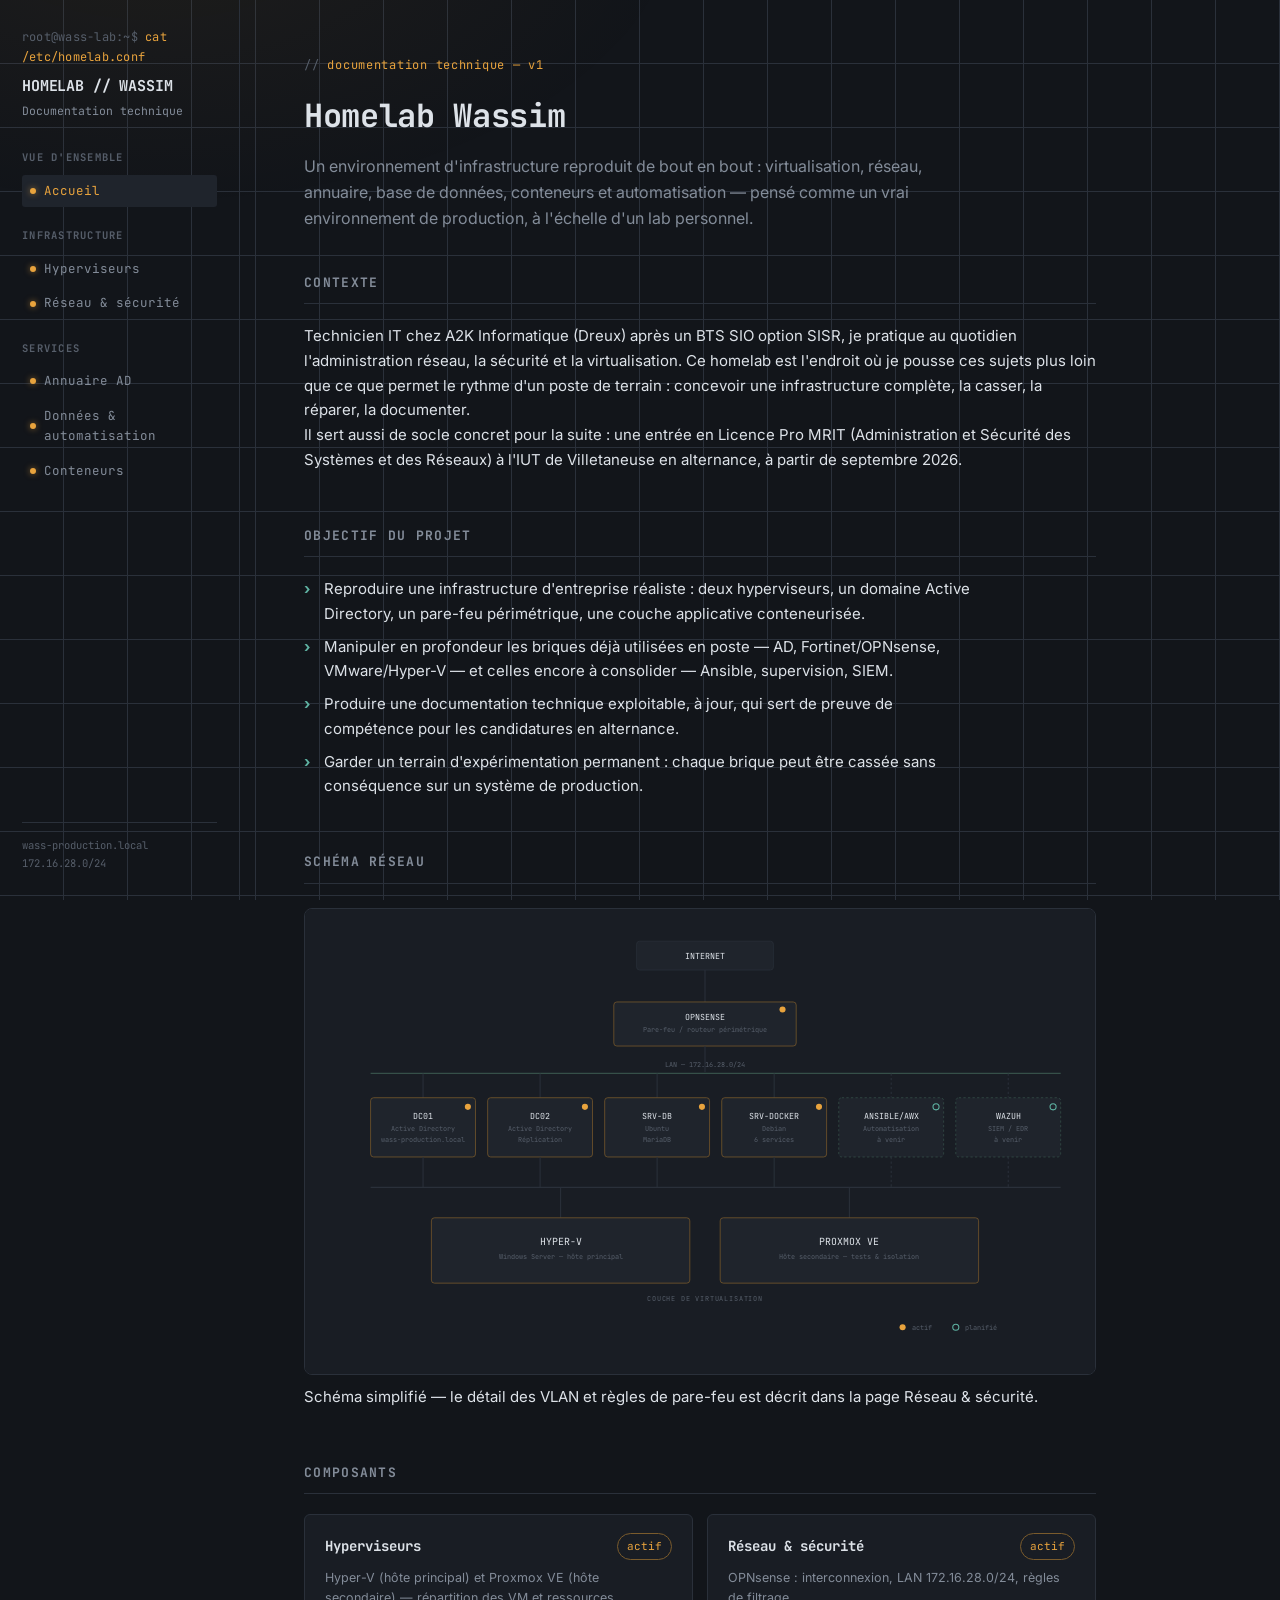
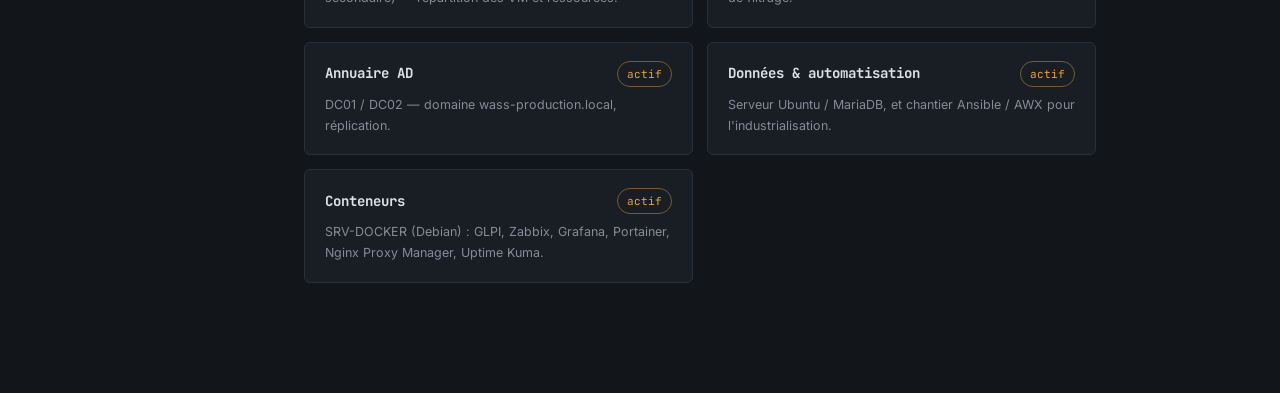
==== index.html @ 3e5ce0c2 "Add files via upload" ====
<!DOCTYPE html>
<html lang="fr">
<head>
<meta charset="UTF-8">
<meta name="viewport" content="width=device-width, initial-scale=1.0">
<title>Homelab Wassim — Documentation technique</title>
<link rel="stylesheet" href="style.css">
</head>
<body>
<div class="layout">

  <aside class="sidebar">
    <div class="brand">
      <div class="prompt">cat /etc/homelab.conf</div>
      <h1>HOMELAB // WASSIM</h1>
      <div class="sub">Documentation technique</div>
    </div>

    <nav class="nav-groups">
      <div class="nav-group">
        <h2>Vue d'ensemble</h2>
        <ul>
          <li><a href="index.html" class="active"><span class="dot up"></span>Accueil</a></li>
        </ul>
      </div>
      <div class="nav-group">
        <h2>Infrastructure</h2>
        <ul>
          <li><a href="infrastructure.html"><span class="dot up"></span>Hyperviseurs</a></li>
          <li><a href="reseau-securite.html"><span class="dot up"></span>Réseau &amp; sécurité</a></li>
        </ul>
      </div>
      <div class="nav-group">
        <h2>Services</h2>
        <ul>
          <li><a href="annuaire.html"><span class="dot up"></span>Annuaire AD</a></li>
          <li><a href="donnees-automatisation.html"><span class="dot up"></span>Données &amp; automatisation</a></li>
          <li><a href="conteneurs.html"><span class="dot up"></span>Conteneurs</a></li>
        </ul>
      </div>
    </nav>

    <div class="sidebar-foot">
      wass-production.local<br>
      172.16.28.0/24
    </div>
  </aside>

  <main>
    <p class="eyebrow">documentation technique — v1</p>
    <h1 class="page-title">Homelab Wassim</h1>
    <p class="lede">
      Un environnement d'infrastructure reproduit de bout en bout : virtualisation, réseau,
      annuaire, base de données, conteneurs et automatisation — pensé comme un vrai
      environnement de production, à l'échelle d'un lab personnel.
    </p>

    <h2 class="section">Contexte</h2>
    <p>
      Technicien IT chez A2K Informatique (Dreux) après un BTS SIO option SISR, je pratique au
      quotidien l'administration réseau, la sécurité et la virtualisation. Ce homelab est l'endroit
      où je pousse ces sujets plus loin que ce que permet le rythme d'un poste de terrain :
      concevoir une infrastructure complète, la casser, la réparer, la documenter.
    </p>
    <p>
      Il sert aussi de socle concret pour la suite : une entrée en Licence Pro MRIT
      (Administration et Sécurité des Systèmes et des Réseaux) à l'IUT de Villetaneuse en
      alternance, à partir de septembre 2026.
    </p>

    <h2 class="section">Objectif du projet</h2>
    <ul class="list-marked">
      <li>Reproduire une infrastructure d'entreprise réaliste : deux hyperviseurs, un domaine
        Active Directory, un pare-feu périmétrique, une couche applicative conteneurisée.</li>
      <li>Manipuler en profondeur les briques déjà utilisées en poste — AD, Fortinet/OPNsense,
        VMware/Hyper-V — et celles encore à consolider — Ansible, supervision, SIEM.</li>
      <li>Produire une documentation technique exploitable, à jour, qui sert de preuve de
        compétence pour les candidatures en alternance.</li>
      <li>Garder un terrain d'expérimentation permanent : chaque brique peut être cassée sans
        conséquence sur un système de production.</li>
    </ul>

    <h2 class="section">Schéma réseau</h2>
    <div class="diagram-wrap">
      <svg viewBox="0 0 1000 560" xmlns="http://www.w3.org/2000/svg" role="img" aria-label="Schéma du réseau homelab">

        <!-- Internet -->
        <rect class="node-box" x="410" y="16" width="180" height="38" rx="4"/>
        <text class="node-label" x="500" y="40" text-anchor="middle">INTERNET</text>

        <line class="link-line" x1="500" y1="54" x2="500" y2="96"/>

        <!-- OPNsense -->
        <rect class="node-box accent" x="380" y="96" width="240" height="58" rx="4"/>
        <text class="node-label" x="500" y="120" text-anchor="middle">OPNSENSE</text>
        <text class="node-sub" x="500" y="136" text-anchor="middle">Pare-feu / routeur périmétrique</text>
        <circle class="dot-svg status-pulse" cx="602" cy="106" r="4" fill="#e8a33d"/>

        <line class="link-line" x1="500" y1="154" x2="500" y2="188"/>

        <!-- LAN bus -->
        <text class="node-sub" x="500" y="182" text-anchor="middle" fill="#5fb3a3">LAN — 172.16.28.0/24</text>
        <line class="link-line teal" x1="60" y1="190" x2="968" y2="190"/>

        <!-- connectors down to nodes -->
        <line class="link-line" x1="129" y1="190" x2="129" y2="222"/>
        <line class="link-line" x1="283" y1="190" x2="283" y2="222"/>
        <line class="link-line" x1="437" y1="190" x2="437" y2="222"/>
        <line class="link-line" x1="591" y1="190" x2="591" y2="222"/>
        <line class="link-line" x1="745" y1="190" x2="745" y2="222" stroke-dasharray="3 3"/>
        <line class="link-line" x1="899" y1="190" x2="899" y2="222" stroke-dasharray="3 3"/>

        <!-- Node: DC01 -->
        <rect class="node-box accent" x="60" y="222" width="138" height="78" rx="4"/>
        <text class="node-label" x="129" y="250" text-anchor="middle">DC01</text>
        <text class="node-sub" x="129" y="266" text-anchor="middle">Active Directory</text>
        <text class="node-sub" x="129" y="280" text-anchor="middle">wass-production.local</text>
        <circle class="status-pulse" cx="188" cy="234" r="4" fill="#e8a33d"/>

        <!-- Node: DC02 -->
        <rect class="node-box accent" x="214" y="222" width="138" height="78" rx="4"/>
        <text class="node-label" x="283" y="250" text-anchor="middle">DC02</text>
        <text class="node-sub" x="283" y="266" text-anchor="middle">Active Directory</text>
        <text class="node-sub" x="283" y="280" text-anchor="middle">Réplication</text>
        <circle class="status-pulse" cx="342" cy="234" r="4" fill="#e8a33d"/>

        <!-- Node: SRV-DB -->
        <rect class="node-box accent" x="368" y="222" width="138" height="78" rx="4"/>
        <text class="node-label" x="437" y="250" text-anchor="middle">SRV-DB</text>
        <text class="node-sub" x="437" y="266" text-anchor="middle">Ubuntu</text>
        <text class="node-sub" x="437" y="280" text-anchor="middle">MariaDB</text>
        <circle class="status-pulse" cx="496" cy="234" r="4" fill="#e8a33d"/>

        <!-- Node: SRV-DOCKER -->
        <rect class="node-box accent" x="522" y="222" width="138" height="78" rx="4"/>
        <text class="node-label" x="591" y="250" text-anchor="middle">SRV-DOCKER</text>
        <text class="node-sub" x="591" y="266" text-anchor="middle">Debian</text>
        <text class="node-sub" x="591" y="280" text-anchor="middle">6 services</text>
        <circle class="status-pulse" cx="650" cy="234" r="4" fill="#e8a33d"/>

        <!-- Node: Ansible/AWX (planned) -->
        <rect class="node-box plan" x="676" y="222" width="138" height="78" rx="4"/>
        <text class="node-label" x="745" y="250" text-anchor="middle">ANSIBLE/AWX</text>
        <text class="node-sub" x="745" y="266" text-anchor="middle">Automatisation</text>
        <text class="node-sub" x="745" y="280" text-anchor="middle">à venir</text>
        <circle cx="804" cy="234" r="4" fill="none" stroke="#5fb3a3" stroke-width="1.4"/>

        <!-- Node: Wazuh (planned) -->
        <rect class="node-box plan" x="830" y="222" width="138" height="78" rx="4"/>
        <text class="node-label" x="899" y="250" text-anchor="middle">WAZUH</text>
        <text class="node-sub" x="899" y="266" text-anchor="middle">SIEM / EDR</text>
        <text class="node-sub" x="899" y="280" text-anchor="middle">à venir</text>
        <circle cx="958" cy="234" r="4" fill="none" stroke="#5fb3a3" stroke-width="1.4"/>

        <!-- comb bracket down to hypervisor layer -->
        <line class="link-line" x1="129" y1="300" x2="129" y2="340"/>
        <line class="link-line" x1="283" y1="300" x2="283" y2="340"/>
        <line class="link-line" x1="437" y1="300" x2="437" y2="340"/>
        <line class="link-line" x1="591" y1="300" x2="591" y2="340"/>
        <line class="link-line" x1="745" y1="300" x2="745" y2="340" stroke-dasharray="3 3"/>
        <line class="link-line" x1="899" y1="300" x2="899" y2="340" stroke-dasharray="3 3"/>
        <line class="link-line" x1="60" y1="340" x2="968" y2="340"/>

        <line class="link-line" x1="310" y1="340" x2="310" y2="380"/>
        <line class="link-line" x1="690" y1="340" x2="690" y2="380"/>

        <!-- Hypervisors -->
        <rect class="node-box accent" x="140" y="380" width="340" height="86" rx="4"/>
        <text class="node-label" x="310" y="416" text-anchor="middle" style="font-size:13px">HYPER-V</text>
        <text class="node-sub" x="310" y="434" text-anchor="middle">Windows Server — hôte principal</text>

        <rect class="node-box accent" x="520" y="380" width="340" height="86" rx="4"/>
        <text class="node-label" x="690" y="416" text-anchor="middle" style="font-size:13px">PROXMOX VE</text>
        <text class="node-sub" x="690" y="434" text-anchor="middle">Hôte secondaire — tests &amp; isolation</text>

        <text class="node-sub" x="500" y="490" text-anchor="middle" fill="#565e6a" style="letter-spacing:.12em">COUCHE DE VIRTUALISATION</text>

        <!-- legend -->
        <circle cx="760" cy="524" r="4" fill="#e8a33d"/>
        <text class="node-sub" x="772" y="528">actif</text>
        <circle cx="830" cy="524" r="4" fill="none" stroke="#5fb3a3" stroke-width="1.4"/>
        <text class="node-sub" x="842" y="528">planifié</text>
      </svg>
    </div>
    <p class="small">Schéma simplifié — le détail des VLAN et règles de pare-feu est décrit dans la page Réseau &amp; sécurité.</p>

    <h2 class="section">Composants</h2>
    <div class="grid">
      <a class="card" href="infrastructure.html">
        <div class="card-head"><h3>Hyperviseurs</h3><span class="badge up">actif</span></div>
        <p>Hyper-V (hôte principal) et Proxmox VE (hôte secondaire) — répartition des VM et ressources.</p>
      </a>
      <a class="card" href="reseau-securite.html">
        <div class="card-head"><h3>Réseau &amp; sécurité</h3><span class="badge up">actif</span></div>
        <p>OPNsense : interconnexion, LAN 172.16.28.0/24, règles de filtrage.</p>
      </a>
      <a class="card" href="annuaire.html">
        <div class="card-head"><h3>Annuaire AD</h3><span class="badge up">actif</span></div>
        <p>DC01 / DC02 — domaine wass-production.local, réplication.</p>
      </a>
      <a class="card" href="donnees-automatisation.html">
        <div class="card-head"><h3>Données &amp; automatisation</h3><span class="badge up">actif</span></div>
        <p>Serveur Ubuntu / MariaDB, et chantier Ansible / AWX pour l'industrialisation.</p>
      </a>
      <a class="card" href="conteneurs.html">
        <div class="card-head"><h3>Conteneurs</h3><span class="badge up">actif</span></div>
        <p>SRV-DOCKER (Debian) : GLPI, Zabbix, Grafana, Portainer, Nginx Proxy Manager, Uptime Kuma.</p>
      </a>
    </div>

  </main>
</div>
</body>
</html>
---- style.css ----
/* ==========================================================================
   HOMELAB WASSIM — documentation technique
   Design : console minimaliste. Une seule couleur d'accent active (ambre),
   une couleur de liaison réseau (sarcelle). Rien d'autre ne doit attirer l'œil.
   ========================================================================== */

@import url('https://fonts.googleapis.com/css2?family=JetBrains+Mono:wght@400;500;700&family=Inter:wght@400;500&display=swap');

:root{
  --bg:        #12151a;
  --bg-panel:  #191d24;
  --bg-panel-2:#1f242c;
  --border:    #2a303a;
  --text:      #dde2e8;
  --text-dim:  #838c99;
  --text-faint:#565e6a;
  --accent:    #e8a33d;   /* ambre — statut actif / éléments allumés */
  --accent-dim:#7a5b2c;
  --teal:      #5fb3a3;   /* sarcelle — liaisons réseau / liens */
  --teal-dim:  #365049;

  --mono: 'JetBrains Mono', ui-monospace, 'SF Mono', Consolas, monospace;
  --sans: 'Inter', ui-sans-serif, system-ui, -apple-system, sans-serif;
}

*{ box-sizing:border-box; margin:0; padding:0; }

html{ scroll-behavior:smooth; }

body{
  background:var(--bg);
  color:var(--text);
  font-family:var(--sans);
  font-size:15px;
  line-height:1.65;
  -webkit-font-smoothing:antialiased;
}

/* subtle grid texture on the background, very low contrast */
body{
  background-image:
    linear-gradient(var(--border) 1px, transparent 1px),
    linear-gradient(90deg, var(--border) 1px, transparent 1px);
  background-size:64px 64px;
  background-position:-1px -1px;
  background-attachment:fixed;
  background-color:var(--bg);
}
body::before{
  content:"";
  position:fixed; inset:0;
  background:radial-gradient(ellipse 900px 500px at 12% -10%, rgba(232,163,61,0.06), transparent 60%);
  pointer-events:none;
  z-index:0;
}

a{ color:var(--teal); text-decoration:none; }
a:hover{ text-decoration:underline; }
a:focus-visible, button:focus-visible, [tabindex]:focus-visible{
  outline:2px solid var(--accent);
  outline-offset:3px;
}

code, .mono{ font-family:var(--mono); }

/* ---------------------------------------------------------------------- */
/* layout                                                                  */
/* ---------------------------------------------------------------------- */

.layout{
  position:relative;
  z-index:1;
  display:grid;
  grid-template-columns:240px 1fr;
  min-height:100vh;
}

/* sidebar ---------------------------------------------------------------*/

.sidebar{
  border-right:1px solid var(--border);
  padding:28px 22px;
  position:sticky;
  top:0;
  height:100vh;
  overflow-y:auto;
  display:flex;
  flex-direction:column;
  gap:28px;
}

.brand{
  font-family:var(--mono);
}
.brand .prompt{
  color:var(--accent);
  font-size:12px;
  letter-spacing:0.02em;
}
.brand .prompt::before{ content:"root@wass-lab:~$ "; color:var(--text-faint); }
.brand h1{
  font-size:15px;
  font-weight:700;
  margin-top:6px;
  letter-spacing:-0.01em;
}
.brand .sub{
  color:var(--text-dim);
  font-size:11.5px;
  margin-top:4px;
}

nav.nav-groups{ display:flex; flex-direction:column; gap:20px; }
.nav-group h2{
  font-family:var(--mono);
  font-size:10.5px;
  text-transform:uppercase;
  letter-spacing:0.12em;
  color:var(--text-faint);
  margin-bottom:8px;
}
.nav-group ul{ list-style:none; display:flex; flex-direction:column; gap:2px; }
.nav-group a{
  display:flex;
  align-items:center;
  gap:8px;
  font-family:var(--mono);
  font-size:12.5px;
  color:var(--text-dim);
  padding:6px 8px;
  border-radius:3px;
  text-decoration:none;
  transition:background .12s ease, color .12s ease;
}
.nav-group a:hover{ background:var(--bg-panel-2); color:var(--text); text-decoration:none; }
.nav-group a.active{ background:var(--bg-panel-2); color:var(--accent); }
.dot{
  width:6px; height:6px; border-radius:50%;
  background:var(--text-faint); flex:none;
}
.dot.up{ background:var(--accent); box-shadow:0 0 6px rgba(232,163,61,.6); }
.dot.plan{ background:transparent; border:1px solid var(--text-faint); }

.sidebar-foot{
  margin-top:auto;
  font-family:var(--mono);
  font-size:10.5px;
  color:var(--text-faint);
  border-top:1px solid var(--border);
  padding-top:14px;
}

/* main --------------------------------------------------------------- */

main{ padding:56px 64px 100px; max-width:920px; }

.eyebrow{
  font-family:var(--mono);
  font-size:12px;
  color:var(--accent);
  letter-spacing:0.06em;
  display:flex;
  align-items:center;
  gap:8px;
  margin-bottom:14px;
}
.eyebrow::before{ content:"//"; color:var(--text-faint); }

h1.page-title{
  font-family:var(--mono);
  font-size:32px;
  font-weight:700;
  letter-spacing:-0.01em;
  margin-bottom:10px;
}

.lede{
  color:var(--text-dim);
  font-size:16px;
  max-width:640px;
  margin-bottom:40px;
}

h2.section{
  font-family:var(--mono);
  font-size:13px;
  text-transform:uppercase;
  letter-spacing:0.1em;
  color:var(--text-dim);
  border-bottom:1px solid var(--border);
  padding-bottom:10px;
  margin:52px 0 20px;
}
h2.section:first-of-type{ margin-top:0; }

section p{ margin-bottom:14px; max-width:680px; }
section p.small{ font-size:13px; color:var(--text-dim); }

ul.plain{ list-style:none; }
ul.list-marked{ list-style:none; margin:14px 0; max-width:680px; }
ul.list-marked li{
  position:relative;
  padding-left:20px;
  margin-bottom:8px;
  color:var(--text);
}
ul.list-marked li::before{
  content:"›";
  position:absolute; left:0;
  color:var(--teal);
  font-weight:700;
}

/* status badge --------------------------------------------------------*/
.badge{
  display:inline-flex;
  align-items:center;
  gap:6px;
  font-family:var(--mono);
  font-size:11px;
  padding:3px 9px;
  border-radius:20px;
  border:1px solid var(--border);
  color:var(--text-dim);
}
.badge.up{ color:var(--accent); border-color:var(--accent-dim); }
.badge.plan{ color:var(--teal); border-color:var(--teal-dim); }

/* spec table ------------------------------------------------------------*/
table.spec{
  width:100%;
  border-collapse:collapse;
  font-family:var(--mono);
  font-size:12.5px;
  margin:18px 0 8px;
  max-width:680px;
}
table.spec tr{ border-bottom:1px solid var(--border); }
table.spec tr:last-child{ border-bottom:none; }
table.spec th, table.spec td{
  text-align:left;
  padding:9px 12px 9px 0;
  vertical-align:top;
}
table.spec th{
  color:var(--text-faint);
  font-weight:400;
  width:190px;
  white-space:nowrap;
}
table.spec td{ color:var(--text); }

/* card grid (home) -------------------------------------------------------*/
.grid{
  display:grid;
  grid-template-columns:repeat(auto-fill, minmax(260px,1fr));
  gap:14px;
  margin:20px 0 10px;
}
.card{
  background:var(--bg-panel);
  border:1px solid var(--border);
  border-radius:6px;
  padding:18px 20px;
  transition:border-color .15s ease, transform .15s ease;
  display:block;
}
.card:hover{ border-color:var(--accent-dim); transform:translateY(-1px); text-decoration:none; }
.card .card-head{
  display:flex; justify-content:space-between; align-items:center;
  margin-bottom:8px;
}
.card h3{
  font-family:var(--mono);
  font-size:14px;
  color:var(--text);
}
.card p{
  font-size:12.5px;
  color:var(--text-dim);
  margin:0;
  max-width:none;
}

/* code / config block -----------------------------------------------------*/
pre.snippet{
  background:var(--bg-panel);
  border:1px solid var(--border);
  border-left:2px solid var(--accent-dim);
  border-radius:4px;
  padding:16px 18px;
  overflow-x:auto;
  font-family:var(--mono);
  font-size:12.5px;
  color:var(--text-dim);
  margin:16px 0;
  max-width:680px;
}
pre.snippet .k{ color:var(--teal); }
pre.snippet .v{ color:var(--accent); }

/* footer nav (prev/next) ------------------------------------------------*/
.page-nav{
  display:flex; justify-content:space-between;
  margin-top:70px; padding-top:20px;
  border-top:1px solid var(--border);
  font-family:var(--mono); font-size:12.5px;
}
.page-nav a{ color:var(--text-dim); }
.page-nav a:hover{ color:var(--accent); }

/* ---------------------------------------------------------------------- */
/* diagram (home)                                                         */
/* ---------------------------------------------------------------------- */
.diagram-wrap{
  background:var(--bg-panel);
  border:1px solid var(--border);
  border-radius:8px;
  padding:20px;
  margin:24px 0 10px;
  overflow-x:auto;
}
.diagram-wrap svg{ display:block; min-width:760px; width:100%; height:auto; }

.node-box{ fill:var(--bg-panel-2); stroke:var(--border); stroke-width:1; }
.node-box.accent{ stroke:var(--accent-dim); }
.node-box.plan{ stroke-dasharray:3 3; stroke:var(--teal-dim); }
.node-label{ font-family:var(--mono); font-size:11px; fill:var(--text); }
.node-sub{ font-family:var(--mono); font-size:9px; fill:var(--text-faint); }
.link-line{ stroke:var(--border); stroke-width:1.4; fill:none; }
.link-line.teal{ stroke:var(--teal-dim); }
.status-pulse{
  animation:pulse 2.4s ease-in-out infinite;
}
@keyframes pulse{
  0%,100%{ opacity:1; }
  50%{ opacity:.35; }
}

@media (prefers-reduced-motion: reduce){
  .status-pulse{ animation:none; }
  html{ scroll-behavior:auto; }
}

/* ---------------------------------------------------------------------- */
/* responsive                                                              */
/* ---------------------------------------------------------------------- */
@media (max-width: 860px){
  .layout{ grid-template-columns:1fr; }
  .sidebar{ position:relative; height:auto; border-right:none; border-bottom:1px solid var(--border); }
  main{ padding:40px 24px 80px; }
}
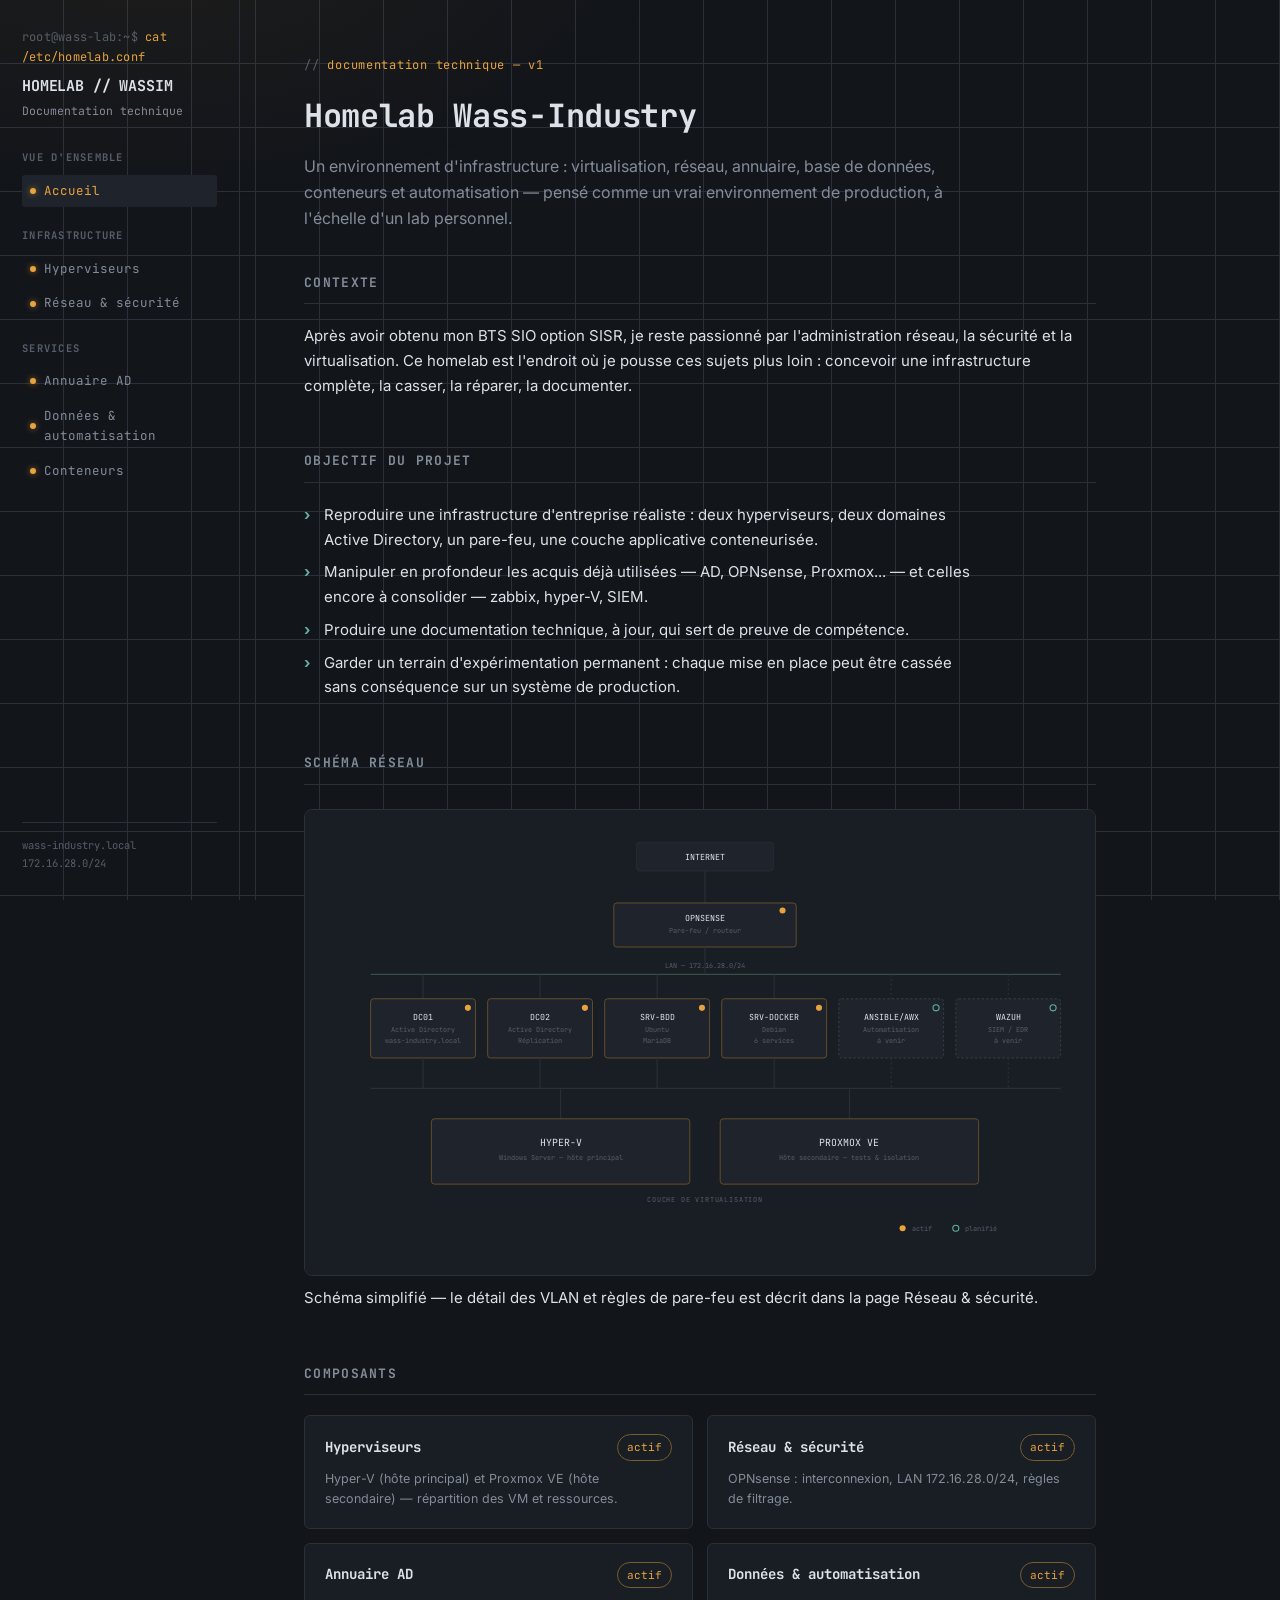
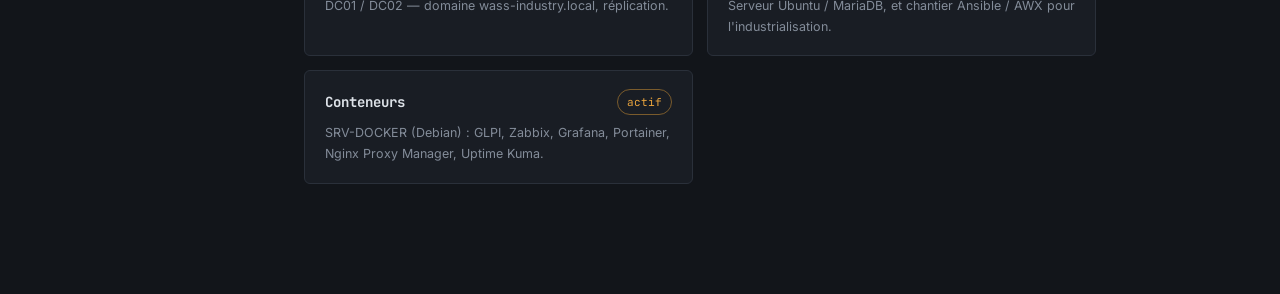
==== commit 02edeefb: "Add files via upload" ====
--- a/index.html
+++ b/index.html
@@ -41,42 +41,36 @@
     </nav>
 
     <div class="sidebar-foot">
-      wass-production.local<br>
+      wass-industry.local<br>
       172.16.28.0/24
     </div>
   </aside>
 
   <main>
     <p class="eyebrow">documentation technique — v1</p>
-    <h1 class="page-title">Homelab Wassim</h1>
+    <h1 class="page-title">Homelab Wass-Industry</h1>
     <p class="lede">
-      Un environnement d'infrastructure reproduit de bout en bout : virtualisation, réseau,
+      Un environnement d'infrastructure : virtualisation, réseau,
       annuaire, base de données, conteneurs et automatisation — pensé comme un vrai
       environnement de production, à l'échelle d'un lab personnel.
     </p>
 
     <h2 class="section">Contexte</h2>
     <p>
-      Technicien IT chez A2K Informatique (Dreux) après un BTS SIO option SISR, je pratique au
-      quotidien l'administration réseau, la sécurité et la virtualisation. Ce homelab est l'endroit
-      où je pousse ces sujets plus loin que ce que permet le rythme d'un poste de terrain :
-      concevoir une infrastructure complète, la casser, la réparer, la documenter.
+      Après avoir obtenu mon BTS SIO option SISR, je reste passionné par l'administration réseau, la sécurité et la virtualisation. Ce homelab est l'endroit
+      où je pousse ces sujets plus loin : concevoir une infrastructure complète, la casser, la réparer, la documenter.
     </p>
-    <p>
-      Il sert aussi de socle concret pour la suite : une entrée en Licence Pro MRIT
-      (Administration et Sécurité des Systèmes et des Réseaux) à l'IUT de Villetaneuse en
-      alternance, à partir de septembre 2026.
-    </p>
+
 
     <h2 class="section">Objectif du projet</h2>
     <ul class="list-marked">
-      <li>Reproduire une infrastructure d'entreprise réaliste : deux hyperviseurs, un domaine
-        Active Directory, un pare-feu périmétrique, une couche applicative conteneurisée.</li>
-      <li>Manipuler en profondeur les briques déjà utilisées en poste — AD, Fortinet/OPNsense,
-        VMware/Hyper-V — et celles encore à consolider — Ansible, supervision, SIEM.</li>
-      <li>Produire une documentation technique exploitable, à jour, qui sert de preuve de
-        compétence pour les candidatures en alternance.</li>
-      <li>Garder un terrain d'expérimentation permanent : chaque brique peut être cassée sans
+      <li>Reproduire une infrastructure d'entreprise réaliste : deux hyperviseurs, deux domaines
+        Active Directory, un pare-feu, une couche applicative conteneurisée.</li>
+      <li>Manipuler en profondeur les acquis déjà utilisées — AD, OPNsense,
+        Proxmox... — et celles encore à consolider — zabbix, hyper-V, SIEM.</li>
+      <li>Produire une documentation technique, à jour, qui sert de preuve de
+        compétence.</li>
+      <li>Garder un terrain d'expérimentation permanent : chaque mise en place peut être cassée sans
         conséquence sur un système de production.</li>
     </ul>
 
@@ -93,7 +87,7 @@
         <!-- OPNsense -->
         <rect class="node-box accent" x="380" y="96" width="240" height="58" rx="4"/>
         <text class="node-label" x="500" y="120" text-anchor="middle">OPNSENSE</text>
-        <text class="node-sub" x="500" y="136" text-anchor="middle">Pare-feu / routeur périmétrique</text>
+        <text class="node-sub" x="500" y="136" text-anchor="middle">Pare-feu / routeur</text>
         <circle class="dot-svg status-pulse" cx="602" cy="106" r="4" fill="#e8a33d"/>
 
         <line class="link-line" x1="500" y1="154" x2="500" y2="188"/>
@@ -114,7 +108,7 @@
         <rect class="node-box accent" x="60" y="222" width="138" height="78" rx="4"/>
         <text class="node-label" x="129" y="250" text-anchor="middle">DC01</text>
         <text class="node-sub" x="129" y="266" text-anchor="middle">Active Directory</text>
-        <text class="node-sub" x="129" y="280" text-anchor="middle">wass-production.local</text>
+        <text class="node-sub" x="129" y="280" text-anchor="middle">wass-industry.local</text>
         <circle class="status-pulse" cx="188" cy="234" r="4" fill="#e8a33d"/>
 
         <!-- Node: DC02 -->
@@ -126,7 +120,7 @@
 
         <!-- Node: SRV-DB -->
         <rect class="node-box accent" x="368" y="222" width="138" height="78" rx="4"/>
-        <text class="node-label" x="437" y="250" text-anchor="middle">SRV-DB</text>
+        <text class="node-label" x="437" y="250" text-anchor="middle">SRV-BDD</text>
         <text class="node-sub" x="437" y="266" text-anchor="middle">Ubuntu</text>
         <text class="node-sub" x="437" y="280" text-anchor="middle">MariaDB</text>
         <circle class="status-pulse" cx="496" cy="234" r="4" fill="#e8a33d"/>
@@ -196,7 +190,7 @@
       </a>
       <a class="card" href="annuaire.html">
         <div class="card-head"><h3>Annuaire AD</h3><span class="badge up">actif</span></div>
-        <p>DC01 / DC02 — domaine wass-production.local, réplication.</p>
+        <p>DC01 / DC02 — domaine wass-industry.local, réplication.</p>
       </a>
       <a class="card" href="donnees-automatisation.html">
         <div class="card-head"><h3>Données &amp; automatisation</h3><span class="badge up">actif</span></div>
